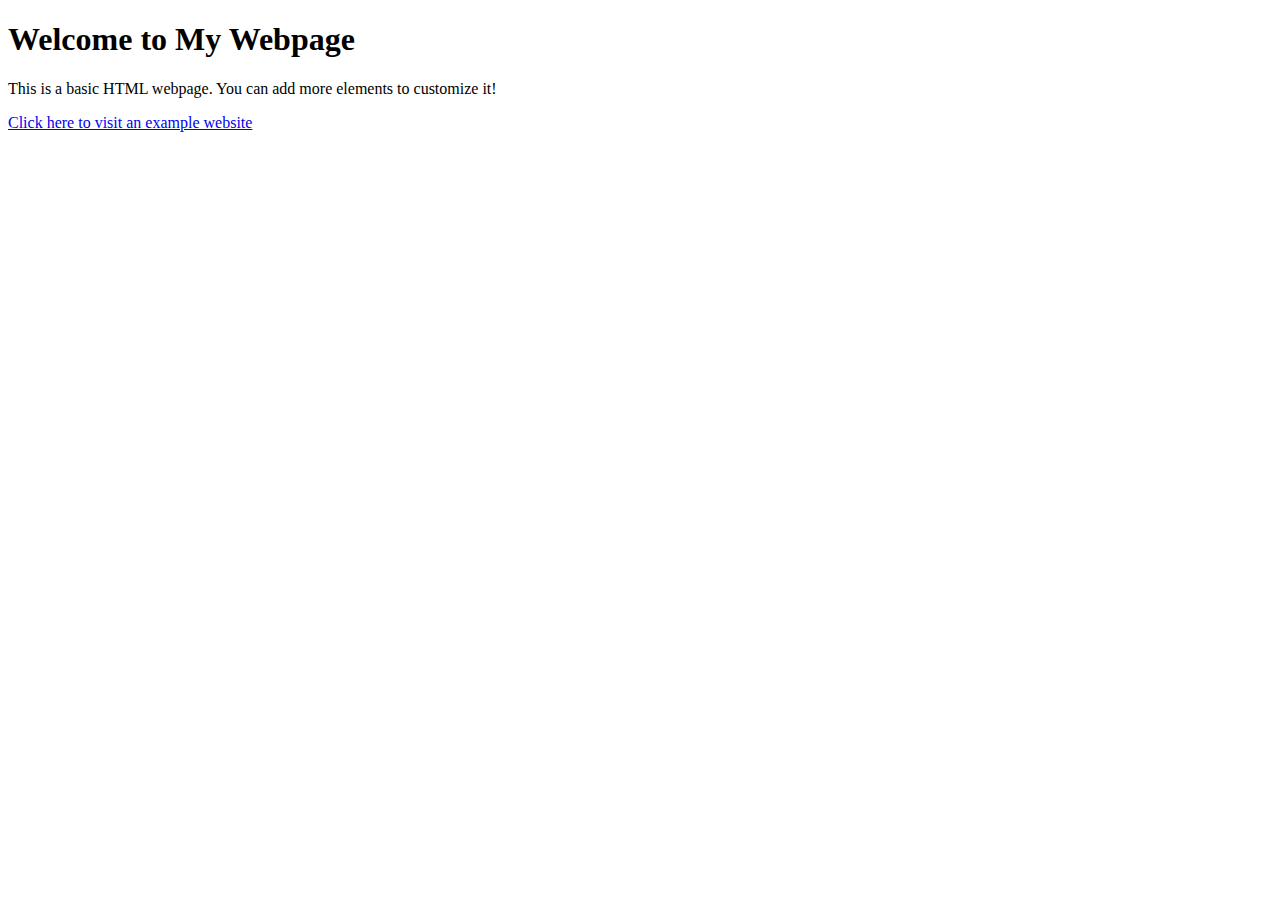
==== index.html @ 587032b1 "Create index.html" ====
<!DOCTYPE html>
<html>
<head>
    <title>My First Webpage</title>
</head>
<body>
    <h1>Welcome to My Webpage</h1>
    <p>This is a basic HTML webpage. You can add more elements to customize it!</p>
    <a href="https://www.example.com">Click here to visit an example website</a>
</body>
</html>
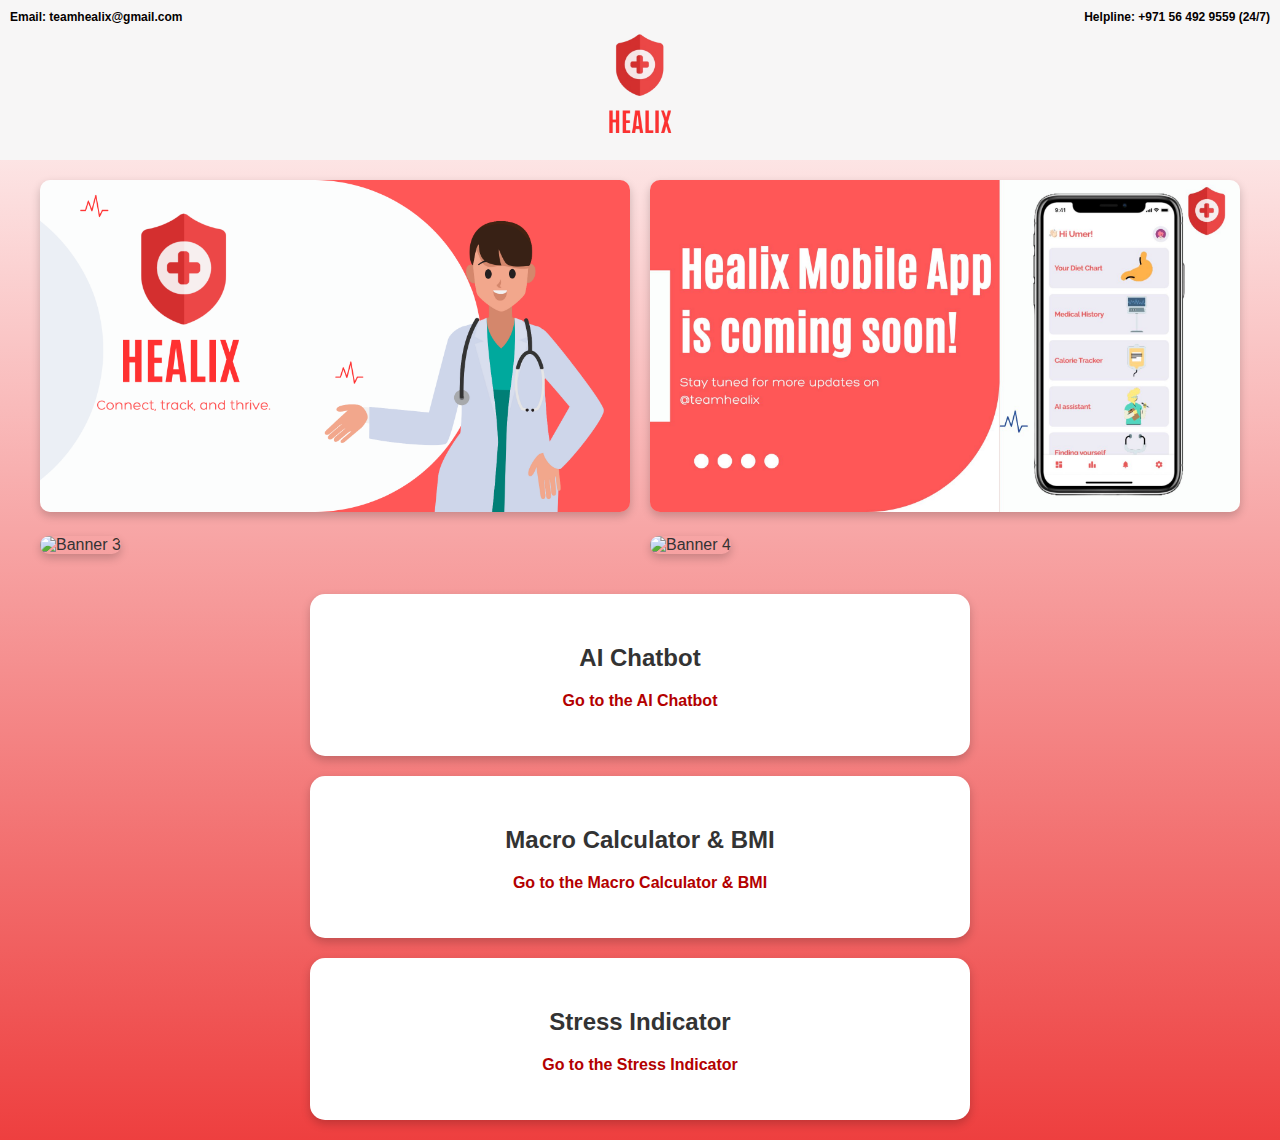
==== commit b274df70: "added homepage" ====
--- a/index.html
+++ b/index.html
@@ -1,11 +1,116 @@
 <!DOCTYPE html>
-<html>
+<html lang="en">
 <head>
-    <title>My First Webpage</title>
+    <meta charset="UTF-8">
+    <meta name="viewport" content="width=device-width, initial-scale=1.0">
+    <title>Healix - Your Wellness Hub</title>
+    <style>
+        /* General body styling */
+        body {
+            font-family: Arial, sans-serif;
+            margin: 0;
+            padding: 0;
+            background: linear-gradient(to bottom, #ffffff, #ee3f3f); /* Gradient background */
+            color: #333; /* Text color */
+        }
+
+        /* Header styling */
+        header {
+            position: relative; /* Position relative to position contact info */
+            padding: 20px 10px;
+            background: #f7f6f6; /* Light background color */
+            color: rgb(11, 0, 0); /* Dark text color for the header */
+        }
+
+        /* Logo styling */
+        .logo {
+            display: block;
+            margin: 0 auto; /* Center the logo */
+            width: 80px; /* Logo size */
+        }
+
+        /* Contact information styling (email and helpline) */
+        .contact {
+            position: absolute;
+            font-size: 12px; /* Small font size */
+            color: rgb(4, 0, 0); /* Dark text color */
+            font-weight: bold; /* Make text bold */
+        }
+
+        .email {
+            top: 10px; /* Position from the top */
+            left: 10px; /* Position to the left */
+        }
+
+        .helpline {
+            top: 10px; /* Position from the top */
+            right: 10px; /* Position to the right */
+        }
+
+        /* Feature section styling */
+        .feature {
+            text-align: center; /* Center-align content */
+            padding: 30px; /* Add spacing inside the section */
+            margin: 20px auto; /* Center the section on the page */
+            max-width: 600px; /* Limit the width */
+            border-radius: 15px; /* Rounded corners */
+            background: white; /* White background for contrast */
+            box-shadow: 0px 4px 10px rgba(0, 0, 0, 0.2); /* Add a shadow effect */
+        }
+
+        /* Links in the feature sections */
+        .feature a {
+            text-decoration: none; /* Remove underline */
+            color: #b30000; /* Red link color */
+            font-weight: bold; /* Bold links */
+        }
+
+        /* Banner section styling */
+        .banners {
+            display: grid; /* Use a grid layout */
+            grid-template-columns: repeat(2, 1fr); /* 2 banners per row */
+            gap: 20px; /* Space between banners */
+            padding: 20px;
+            max-width: 1200px; /* Maximum width of the section */
+            margin: 0 auto; /* Center the banners */
+        }
+
+        /* Individual banner styling */
+        .banner img {
+            width: 100%; /* Banner images take full width */
+            border-radius: 10px; /* Rounded corners for images */
+            box-shadow: 0px 4px 10px rgba(0, 0, 0, 0.2); /* Shadow effect for images */
+        }
+    </style>
 </head>
 <body>
-    <h1>Welcome to My Webpage</h1>
-    <p>This is a basic HTML webpage. You can add more elements to customize it!</p>
-    <a href="https://www.example.com">Click here to visit an example website</a>
+    <!-- Header section -->
+    <header>
+        <img src="healix-logo.png" alt="Healix Logo" class="logo"> <!-- Logo -->
+        <div class="contact email"><strong>Email:</strong> teamhealix@gmail.com</div> <!-- Email on top left -->
+        <div class="contact helpline"><strong>Helpline:</strong> +971 56 492 9559 (24/7)</div> <!-- Helpline on top right -->
+    </header>
+
+    <!-- Banner section -->
+    <section class="banners">
+        <div class="banner"><img src="healixbanner1.png" alt="Banner 1"></div> <!-- Placeholder for Banner 1 -->
+        <div class="banner"><img src="healixbanner2.jpg" alt="Banner 2"></div> <!-- Placeholder for Banner 2 -->
+        <div class="banner"><img src="add-banner-here" alt="Banner 3"></div> <!-- Placeholder for Banner 3 -->
+        <div class="banner"><img src="add-banner-here" alt="Banner 4"></div> <!-- Placeholder for Banner 4 -->
+    </section>
+
+    <!-- Feature section -->
+    <div class="feature">
+        <h2>AI Chatbot</h2>
+        <p><a href="chatbot.html">Go to the AI Chatbot</a></p> <!-- Link to the chatbot page -->
+    </div>
+    <div class="feature">
+        <h2>Macro Calculator & BMI</h2>
+        <p><a href="macro.html">Go to the Macro Calculator & BMI</a></p> <!-- Link to the macro calculator page -->
+    </div>
+    <div class="feature">
+        <h2>Stress Indicator</h2>
+        <p><a href="stress.html">Go to the Stress Indicator</a></p> <!-- Link to the stress indicator page -->
+    </div>
 </body>
 </html>
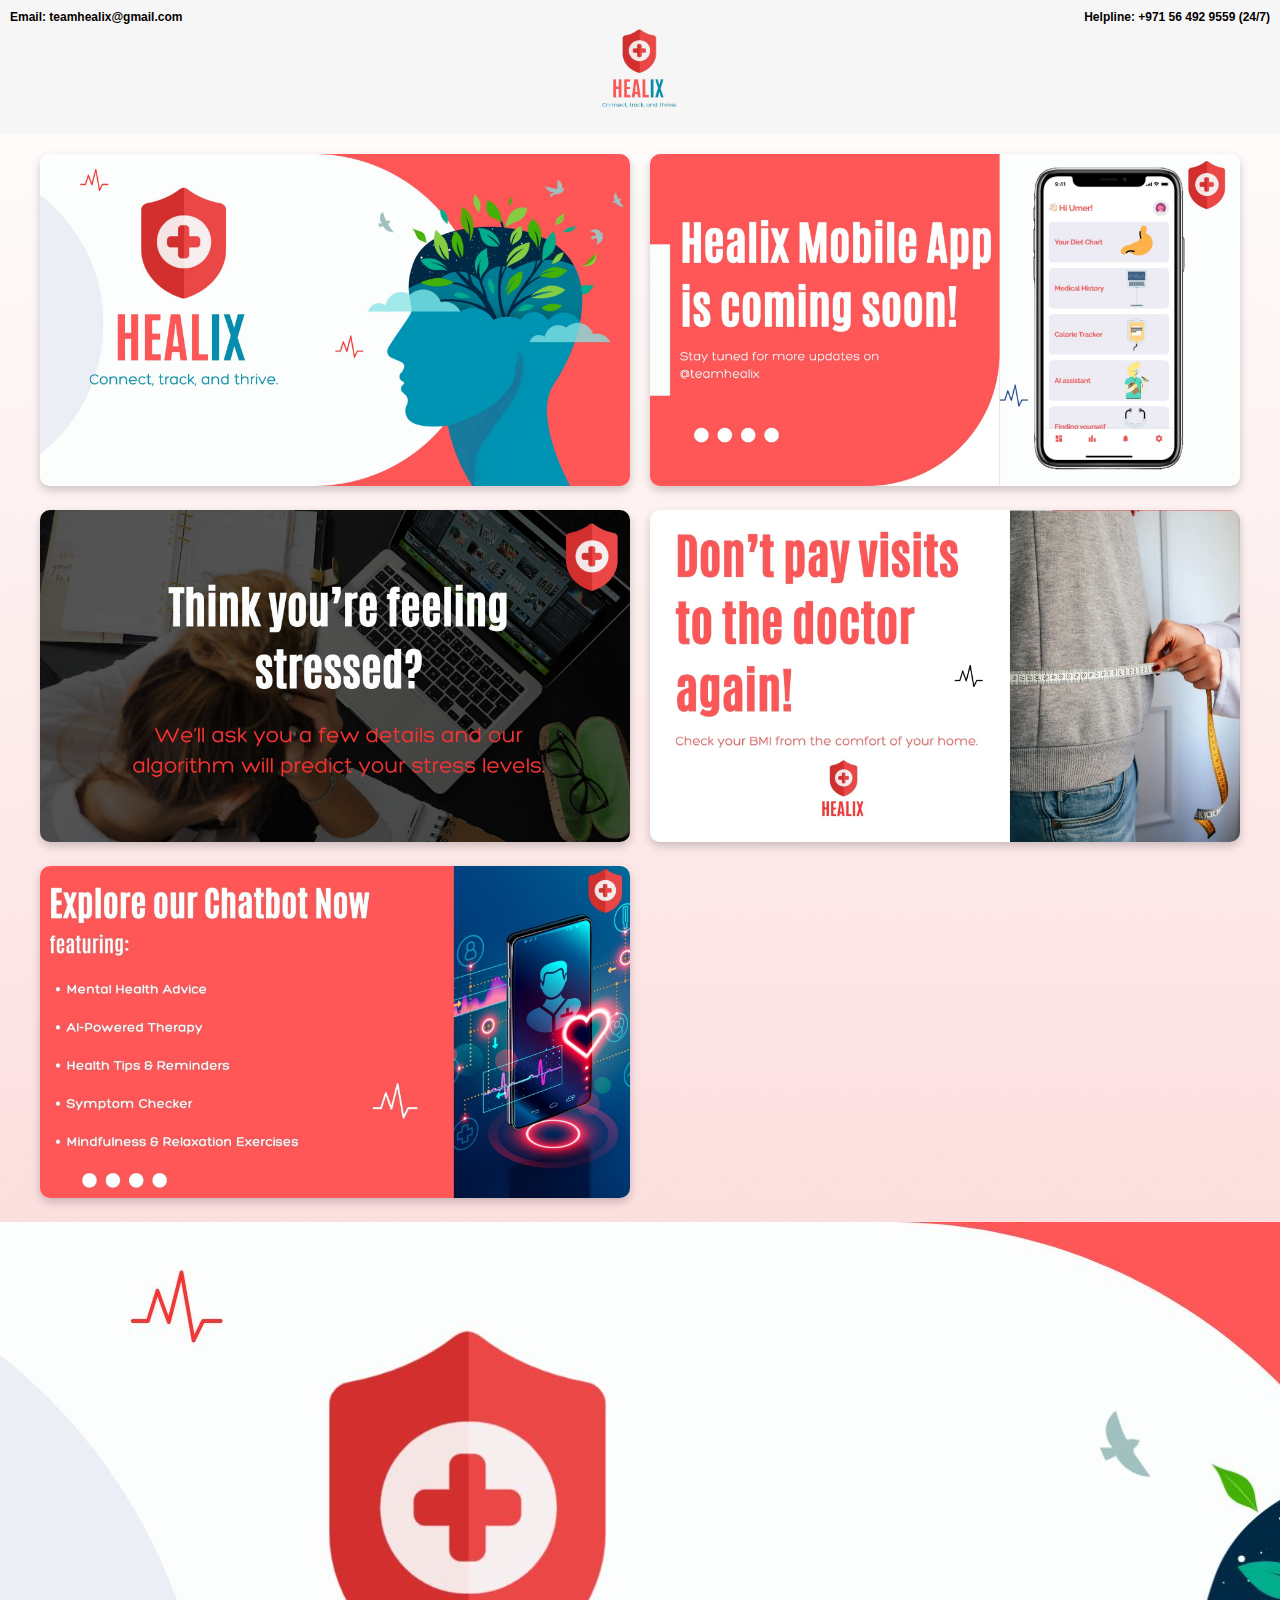
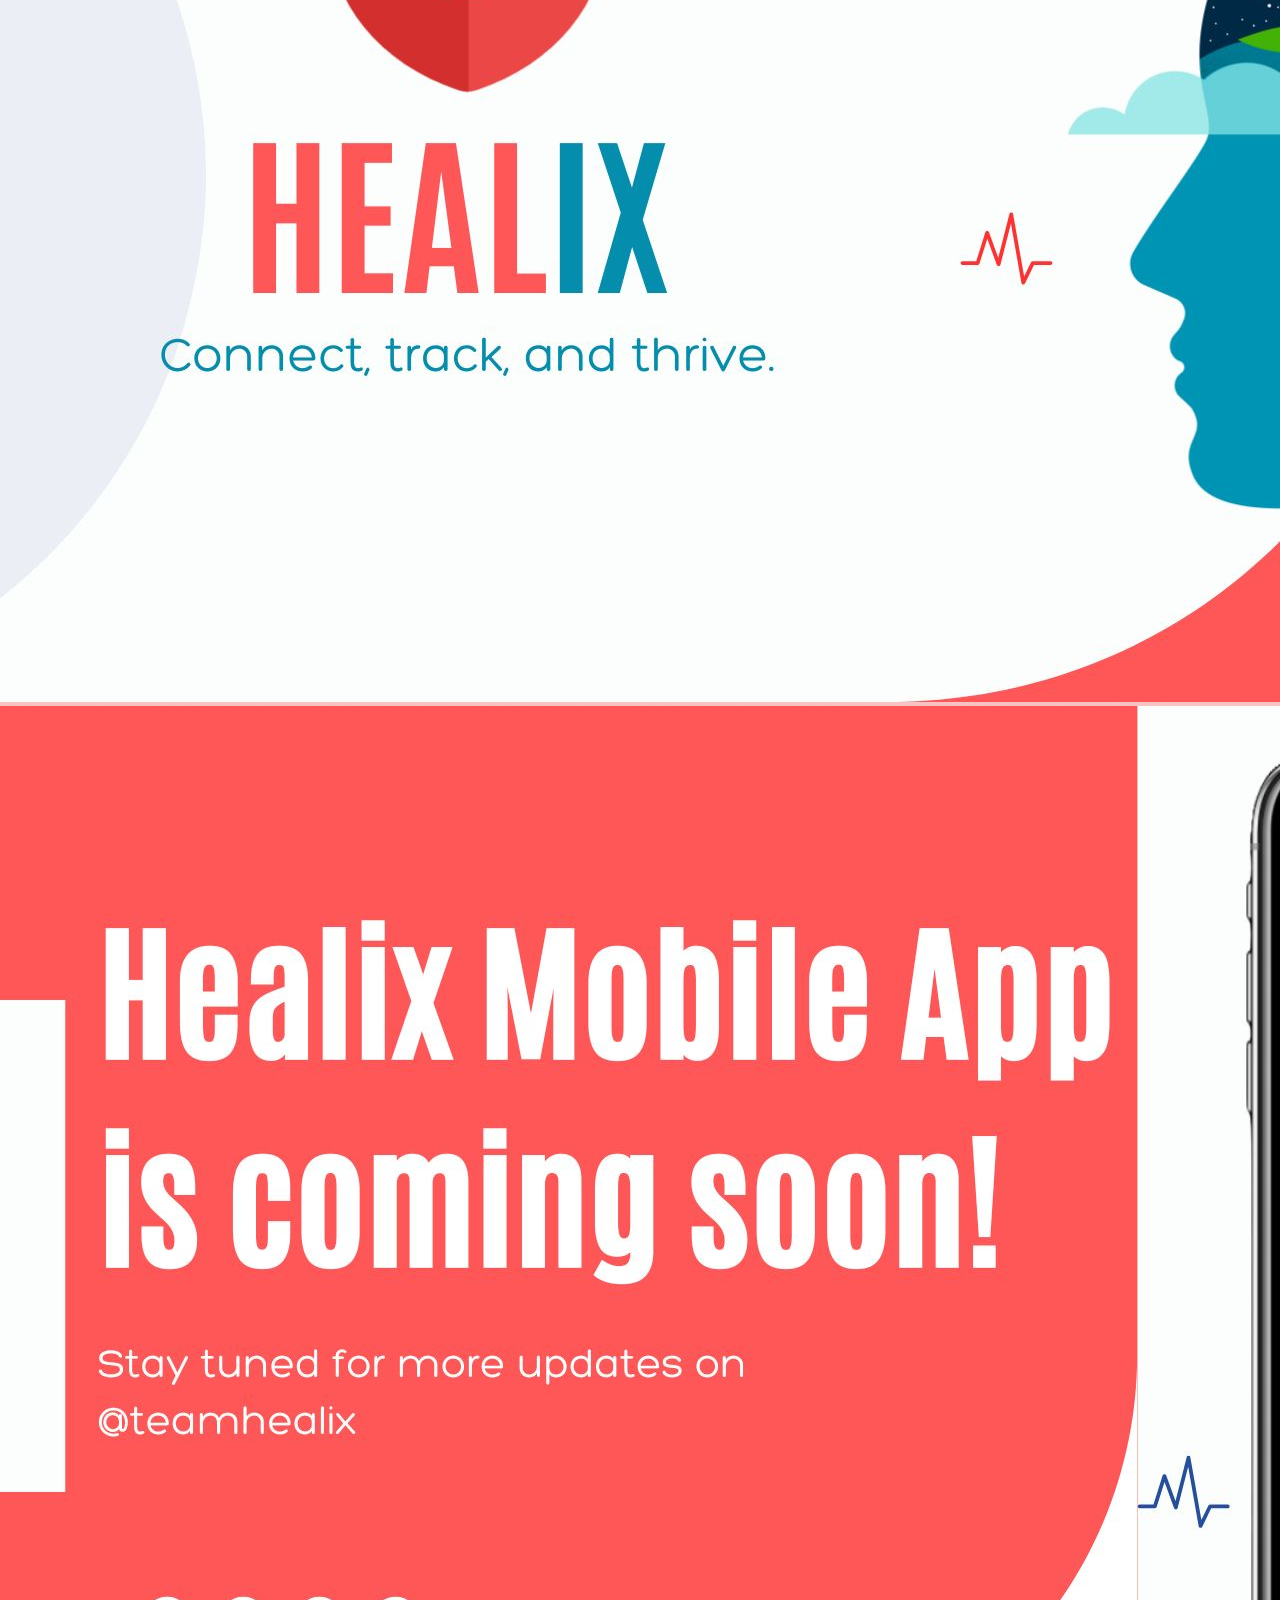
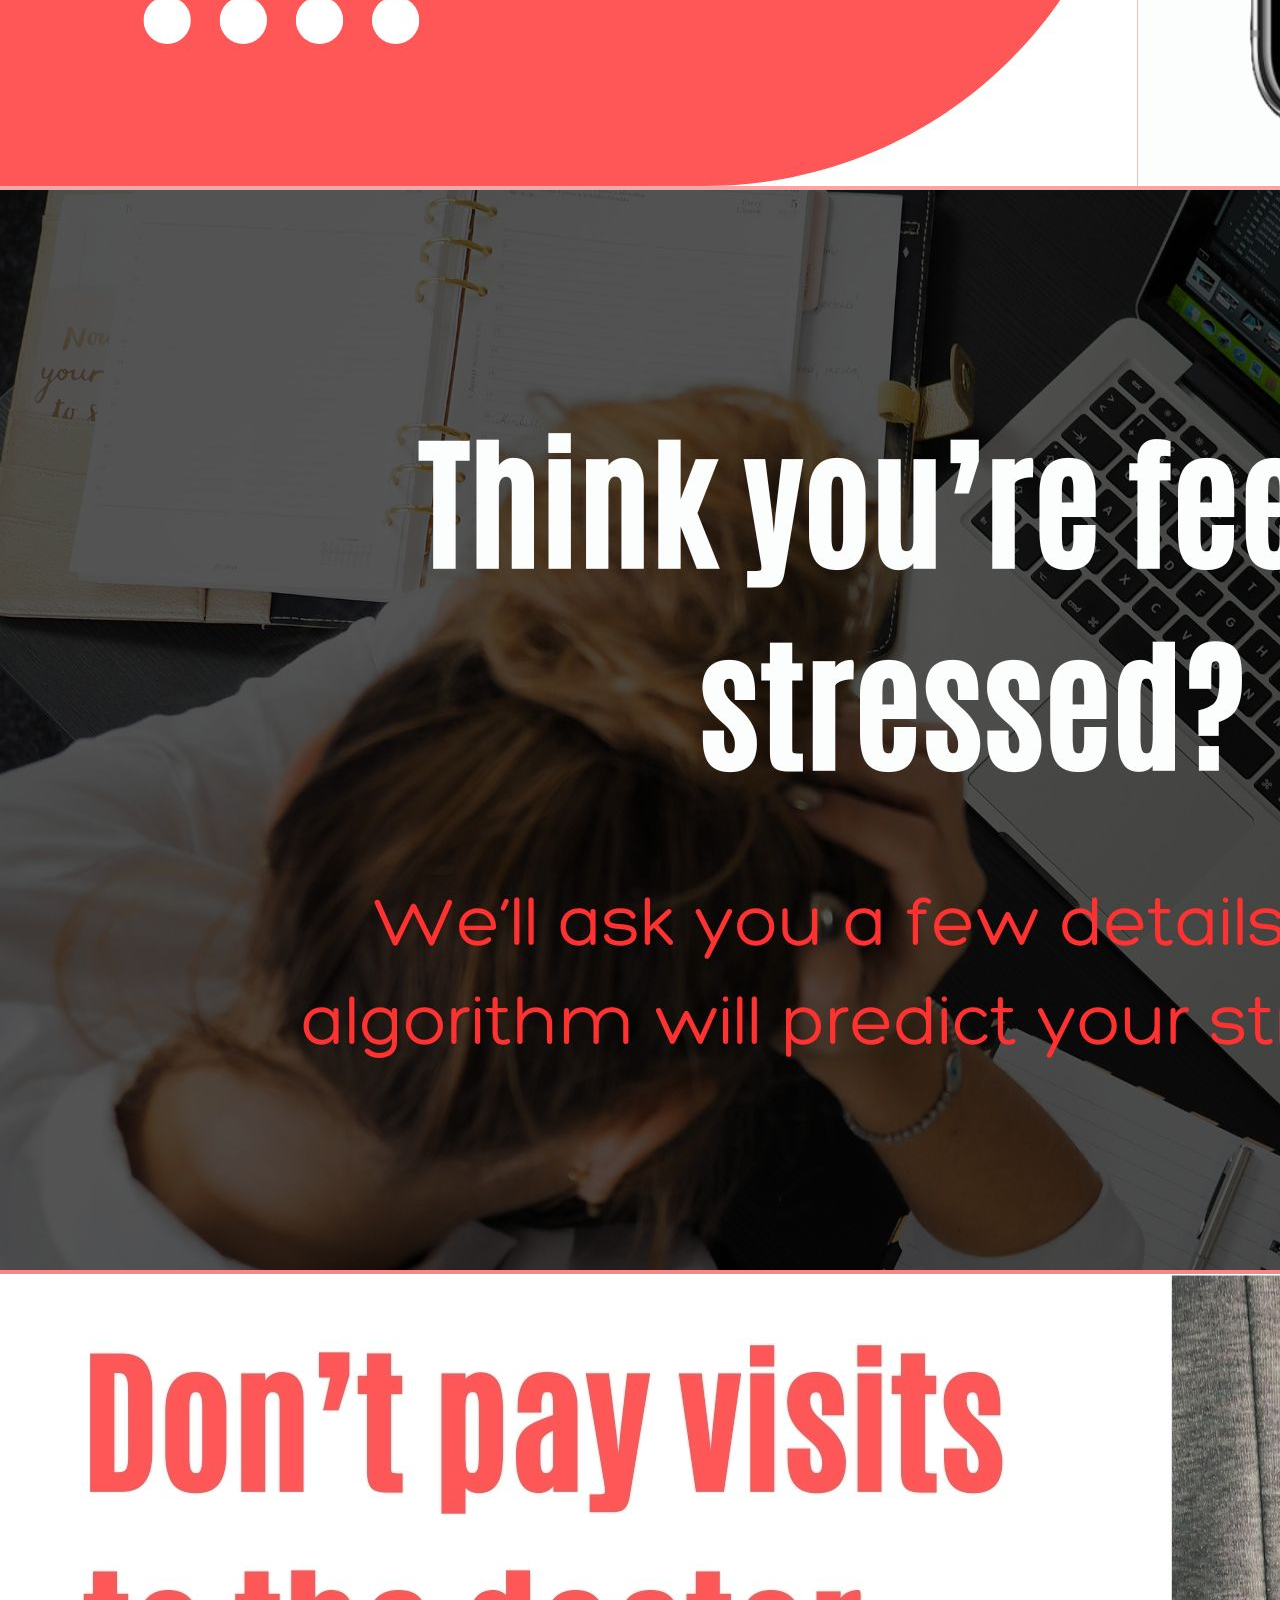
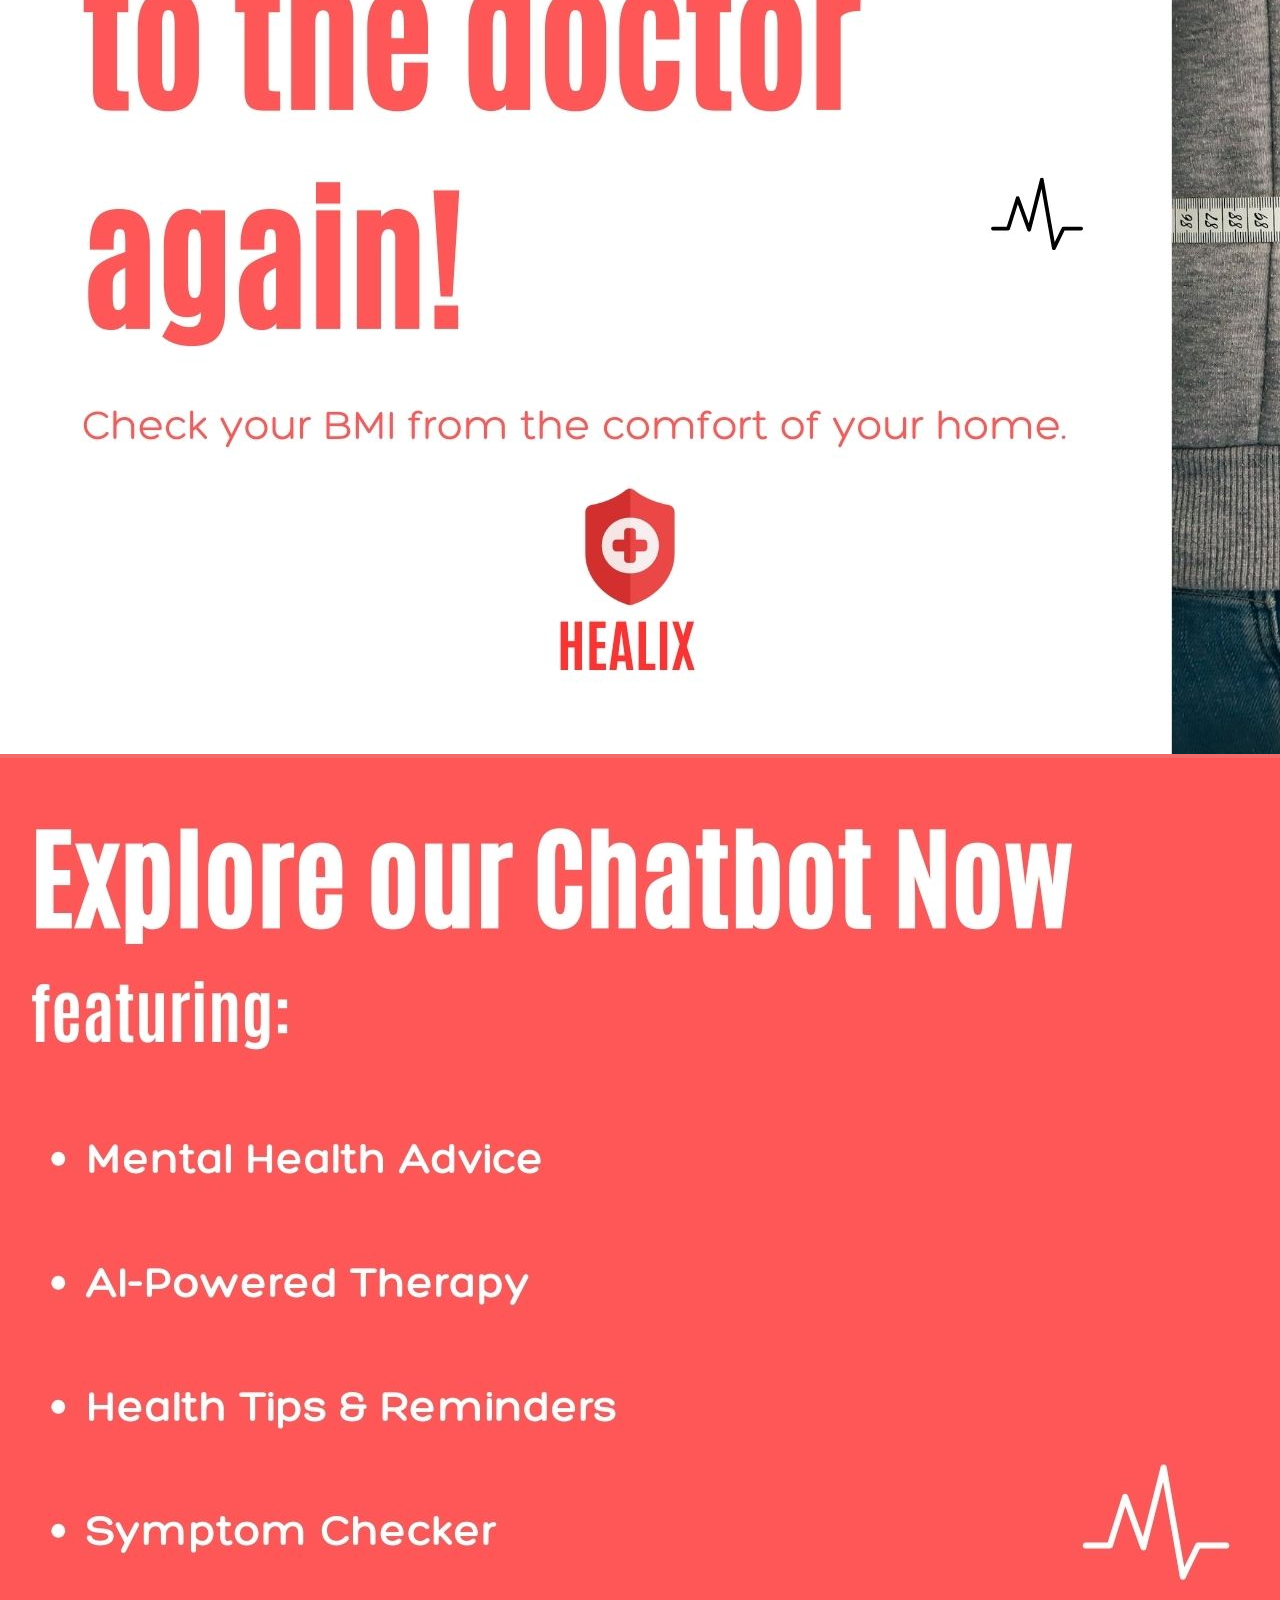
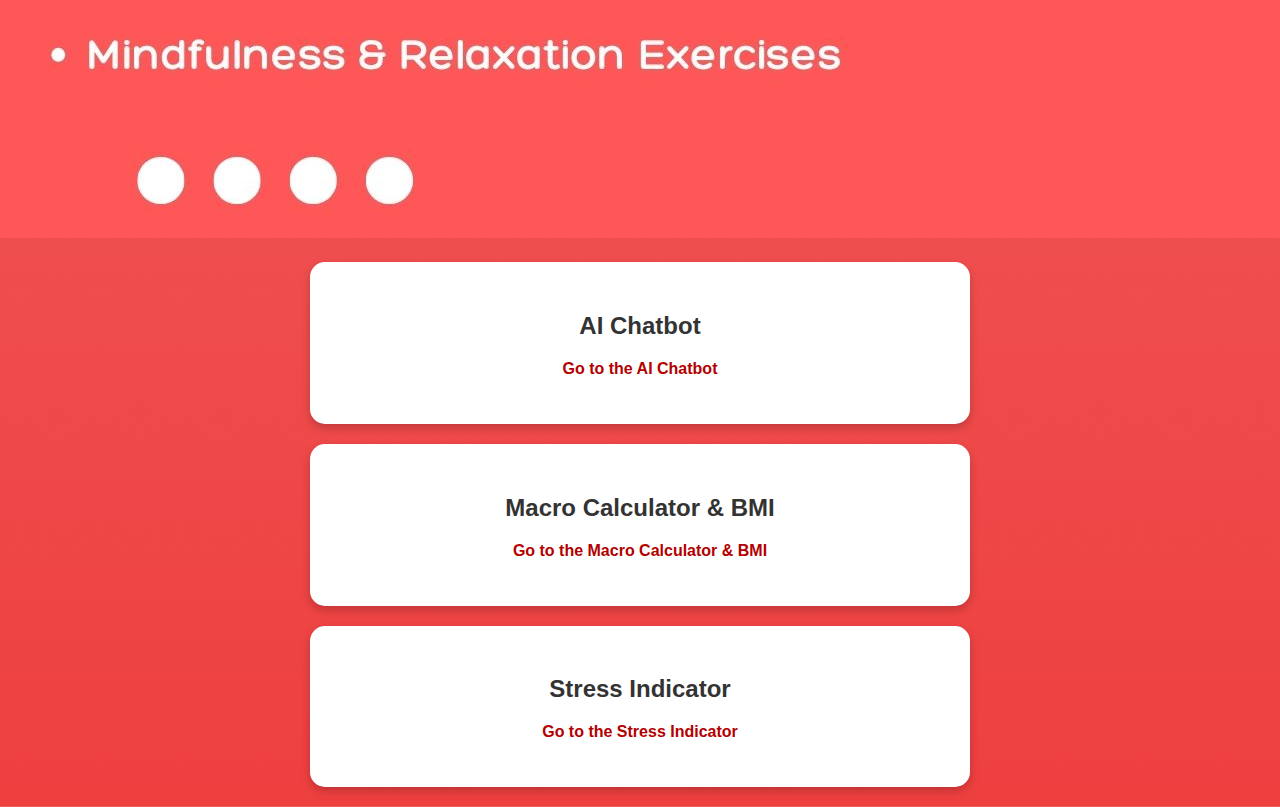
==== commit 162a70c4: "ayesh" ====
--- a/index.html
+++ b/index.html
@@ -4,99 +4,43 @@
     <meta charset="UTF-8">
     <meta name="viewport" content="width=device-width, initial-scale=1.0">
     <title>Healix - Your Wellness Hub</title>
-    <style>
-        /* General body styling */
-        body {
-            font-family: Arial, sans-serif;
-            margin: 0;
-            padding: 0;
-            background: linear-gradient(to bottom, #ffffff, #ee3f3f); /* Gradient background */
-            color: #333; /* Text color */
-        }
-
-        /* Header styling */
-        header {
-            position: relative; /* Position relative to position contact info */
-            padding: 20px 10px;
-            background: #f7f6f6; /* Light background color */
-            color: rgb(11, 0, 0); /* Dark text color for the header */
-        }
-
-        /* Logo styling */
-        .logo {
-            display: block;
-            margin: 0 auto; /* Center the logo */
-            width: 80px; /* Logo size */
-        }
-
-        /* Contact information styling (email and helpline) */
-        .contact {
-            position: absolute;
-            font-size: 12px; /* Small font size */
-            color: rgb(4, 0, 0); /* Dark text color */
-            font-weight: bold; /* Make text bold */
-        }
-
-        .email {
-            top: 10px; /* Position from the top */
-            left: 10px; /* Position to the left */
-        }
-
-        .helpline {
-            top: 10px; /* Position from the top */
-            right: 10px; /* Position to the right */
-        }
-
-        /* Feature section styling */
-        .feature {
-            text-align: center; /* Center-align content */
-            padding: 30px; /* Add spacing inside the section */
-            margin: 20px auto; /* Center the section on the page */
-            max-width: 600px; /* Limit the width */
-            border-radius: 15px; /* Rounded corners */
-            background: white; /* White background for contrast */
-            box-shadow: 0px 4px 10px rgba(0, 0, 0, 0.2); /* Add a shadow effect */
-        }
-
-        /* Links in the feature sections */
-        .feature a {
-            text-decoration: none; /* Remove underline */
-            color: #b30000; /* Red link color */
-            font-weight: bold; /* Bold links */
-        }
-
-        /* Banner section styling */
-        .banners {
-            display: grid; /* Use a grid layout */
-            grid-template-columns: repeat(2, 1fr); /* 2 banners per row */
-            gap: 20px; /* Space between banners */
-            padding: 20px;
-            max-width: 1200px; /* Maximum width of the section */
-            margin: 0 auto; /* Center the banners */
-        }
-
-        /* Individual banner styling */
-        .banner img {
-            width: 100%; /* Banner images take full width */
-            border-radius: 10px; /* Rounded corners for images */
-            box-shadow: 0px 4px 10px rgba(0, 0, 0, 0.2); /* Shadow effect for images */
-        }
-    </style>
+    <link rel="stylesheet" href="styles.css">
 </head>
 <body>
     <!-- Header section -->
     <header>
-        <img src="healix-logo.png" alt="Healix Logo" class="logo"> <!-- Logo -->
+        <img src="imgs/healix-logo.png" alt="Healix Logo" class="logo"> <!-- Logo -->
         <div class="contact email"><strong>Email:</strong> teamhealix@gmail.com</div> <!-- Email on top left -->
         <div class="contact helpline"><strong>Helpline:</strong> +971 56 492 9559 (24/7)</div> <!-- Helpline on top right -->
     </header>
 
     <!-- Banner section -->
     <section class="banners">
-        <div class="banner"><img src="healixbanner1.png" alt="Banner 1"></div> <!-- Placeholder for Banner 1 -->
-        <div class="banner"><img src="healixbanner2.jpg" alt="Banner 2"></div> <!-- Placeholder for Banner 2 -->
-        <div class="banner"><img src="add-banner-here" alt="Banner 3"></div> <!-- Placeholder for Banner 3 -->
-        <div class="banner"><img src="add-banner-here" alt="Banner 4"></div> <!-- Placeholder for Banner 4 -->
+        <div class="banner"><img src="imgs/healixbanner1.jpg" alt="Banner 1"></div> <!-- Placeholder for Banner 1 -->
+        <div class="banner"><img src="imgs/healixbanner2.jpg" alt="Banner 2"></div> <!-- Placeholder for Banner 2 -->
+        <div class="banner"><img src="imgs/healixbanner3.jpg" alt="Banner 3"></div> <!-- Placeholder for Banner 3 -->
+        <div class="banner"><img src="imgs/healixbanner4.jpg" alt="Banner 4"></div> <!-- Placeholder for Banner 4 -->
+        <div class="banner"><img src="imgs/healixbanner5.jpg" alt="Banner 5"></div> <!-- Placeholder for Banner 5 -->
+    </section>
+
+    <section class="container">
+        <div class="slider-wrapper">
+            <div class="slider">
+                <img id="slide-1" src="imgs/healixbanner1.jpg" alt="Banner 1" />
+                <img id="slide-2" src="imgs/healixbanner2.jpg" alt="Banner 2" />
+                <img id="slide-3" src="imgs/healixbanner3.jpg" alt="Banner 3" />
+                <img id="slide-4" src="imgs/healixbanner4.jpg" alt="Banner 4" />
+                <img id="slide-5" src="imgs/healixbanner5.jpg" alt="Banner 5" />
+            </div>
+            <div class="slider-nav">
+                <a href="#slide-1"></a>
+                <a href="#slide-2"></a>
+                <a href="#slide-3"></a>
+                <a href="#slide-4"></a>
+                <a href="#slide-5"></a>
+
+            </div>
+        </div>
     </section>
 
     <!-- Feature section -->
--- a/styles.css
+++ b/styles.css
@@ -0,0 +1,67 @@
+/* General body styling */
+body {
+    font-family: Arial, sans-serif;
+    margin: 0;
+    padding: 0;
+    background: linear-gradient(to bottom, #ffffff, #ee3f3f); /* Gradient background */
+    color: #333; /* Text color */
+}
+/* Header styling */
+header {
+    position: relative; /* Position relative to position contact info */
+    padding: 20px 10px;
+    background: #f7f6f6; /* Light background color */
+    color: rgb(11, 0, 0); /* Dark text color for the header */
+}
+/* Logo styling */
+.logo {
+    display: block;
+    margin: 0 auto; /* Center the logo */
+    width: 80px; /* Logo size */
+}
+/* Contact information styling (email and helpline) */
+.contact {
+    position: absolute;
+    font-size: 12px; /* Small font size */
+    color: rgb(4, 0, 0); /* Dark text color */
+    font-weight: bold; /* Make text bold */
+}
+.email {
+    top: 10px; /* Position from the top */
+    left: 10px; /* Position to the left */
+}
+.helpline {
+    top: 10px; /* Position from the top */
+    right: 10px; /* Position to the right */
+}
+/* Feature section styling */
+.feature {
+    text-align: center; /* Center-align content */
+    padding: 30px; /* Add spacing inside the section */
+    margin: 20px auto; /* Center the section on the page */
+    max-width: 600px; /* Limit the width */
+    border-radius: 15px; /* Rounded corners */
+    background: white; /* White background for contrast */
+    box-shadow: 0px 4px 10px rgba(0, 0, 0, 0.2); /* Add a shadow effect */
+}
+/* Links in the feature sections */
+.feature a {
+    text-decoration: none; /* Remove underline */
+    color: #b30000; /* Red link color */
+    font-weight: bold; /* Bold links */
+}
+/* Banner section styling */
+.banners {
+    display: grid; /* Use a grid layout */
+    grid-template-columns: repeat(2, 1fr); /* 2 banners per row */
+    gap: 20px; /* Space between banners */
+    padding: 20px;
+    max-width: 1200px; /* Maximum width of the section */
+    margin: 0 auto; /* Center the banners */
+}
+/* Individual banner styling */
+.banner img {
+    width: 100%; /* Banner images take full width */
+    border-radius: 10px; /* Rounded corners for images */
+    box-shadow: 0px 4px 10px rgba(0, 0, 0, 0.2); /* Shadow effect for images */
+}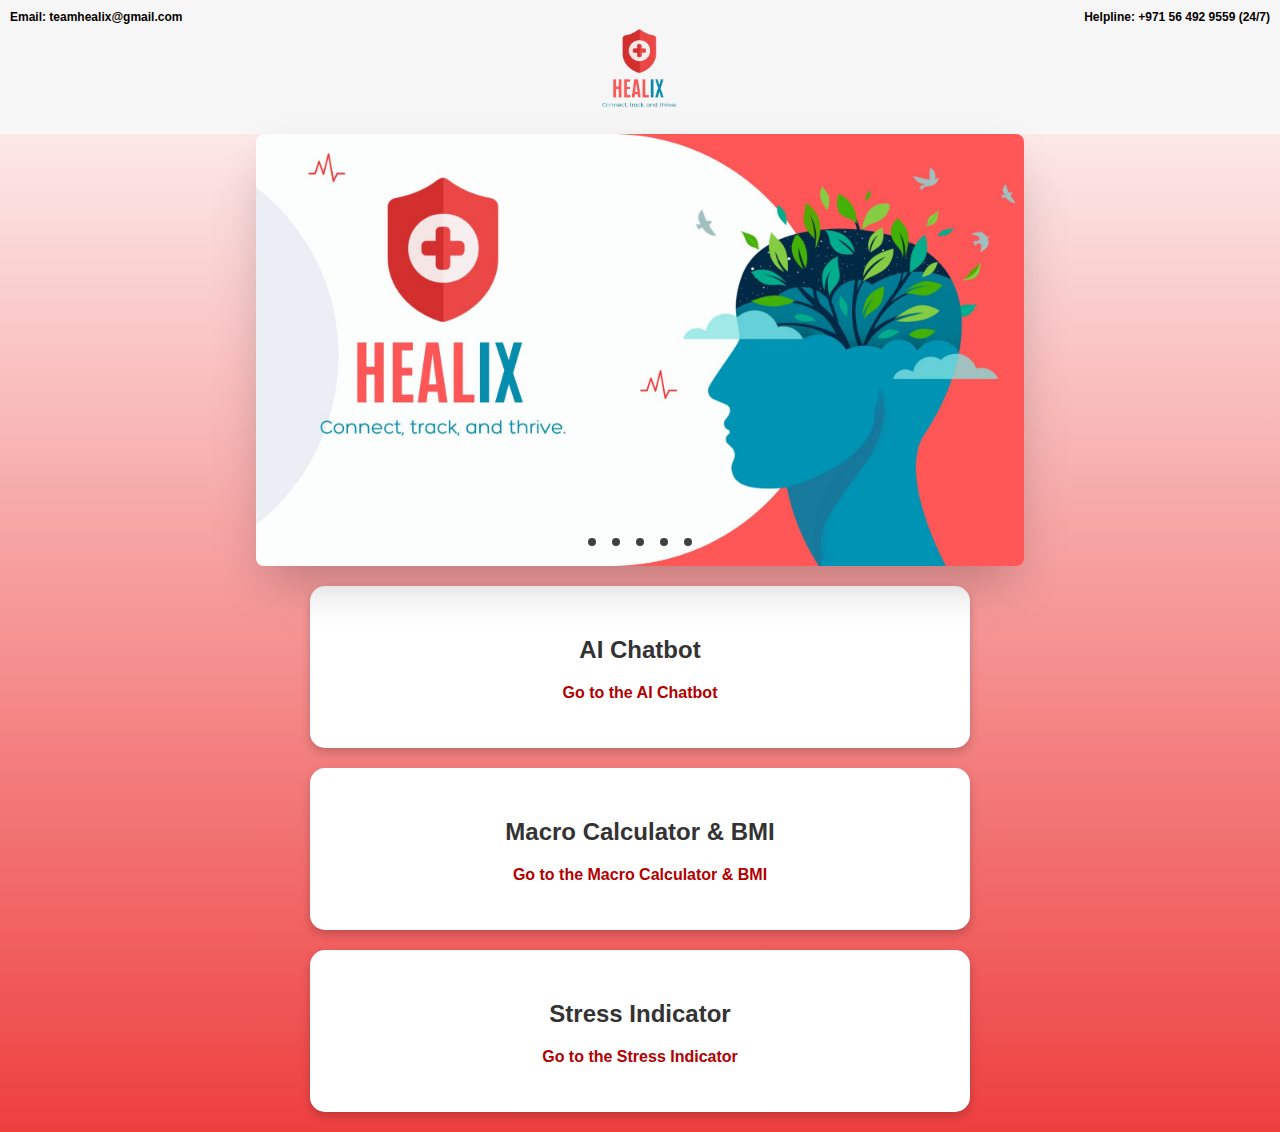
==== commit 48709a44: "fixed slider" ====
--- a/index.html
+++ b/index.html
@@ -14,15 +14,6 @@
         <div class="contact helpline"><strong>Helpline:</strong> +971 56 492 9559 (24/7)</div> <!-- Helpline on top right -->
     </header>
 
-    <!-- Banner section -->
-    <section class="banners">
-        <div class="banner"><img src="imgs/healixbanner1.jpg" alt="Banner 1"></div> <!-- Placeholder for Banner 1 -->
-        <div class="banner"><img src="imgs/healixbanner2.jpg" alt="Banner 2"></div> <!-- Placeholder for Banner 2 -->
-        <div class="banner"><img src="imgs/healixbanner3.jpg" alt="Banner 3"></div> <!-- Placeholder for Banner 3 -->
-        <div class="banner"><img src="imgs/healixbanner4.jpg" alt="Banner 4"></div> <!-- Placeholder for Banner 4 -->
-        <div class="banner"><img src="imgs/healixbanner5.jpg" alt="Banner 5"></div> <!-- Placeholder for Banner 5 -->
-    </section>
-
     <section class="container">
         <div class="slider-wrapper">
             <div class="slider">
@@ -33,11 +24,11 @@
                 <img id="slide-5" src="imgs/healixbanner5.jpg" alt="Banner 5" />
             </div>
             <div class="slider-nav">
-                <a href="#slide-1"></a>
-                <a href="#slide-2"></a>
-                <a href="#slide-3"></a>
-                <a href="#slide-4"></a>
-                <a href="#slide-5"></a>
+                <a href="#slide-1" ></a>
+                <a href="#slide-2" ></a>
+                <a href="#slide-3" ></a>
+                <a href="#slide-4" ></a>
+                <a href="#slide-5" ></a>
 
             </div>
         </div>
--- a/styles.css
+++ b/styles.css
@@ -64,4 +64,50 @@
     width: 100%; /* Banner images take full width */
     border-radius: 10px; /* Rounded corners for images */
     box-shadow: 0px 4px 10px rgba(0, 0, 0, 0.2); /* Shadow effect for images */
+}
+
+.slider-wrapper {
+	position: relative;
+	max-width: 48rem;
+	margin: 0 auto;
+}
+
+.slider {
+	display: flex;
+	aspect-ratio: 16 / 9;
+	overflow-x: auto;
+    scroll-snap-type: x mandatory;
+    scroll-behavior: smooth;
+    box-shadow: 0 1.5rem 3rem -0.75rem hsla(0 ,0%, 0%, 0.25);
+    border-radius: 0.5rem;
+}
+
+.slider img {
+    flex: 1 0 100%;
+    scroll-snap-align: start;
+    object-fit: cover;
+}
+
+.slider-nav {
+    display: flex;
+    column-gap: 1rem;
+    position: absolute;
+    bottom: 1.25rem;
+    left: 50%;
+    transform: translateX(-50%);
+    z-index: 1;
+}
+
+.slider-nav a {
+    width: 0.5rem;
+    height: 0.5rem;
+    border-radius: 50%;
+    background-color: #000000;
+    opacity: 0.75;
+    transition: opacity ease 250ms;
+}
+
+.slider-nav a:hover{
+    opacity: 1;
+
 }